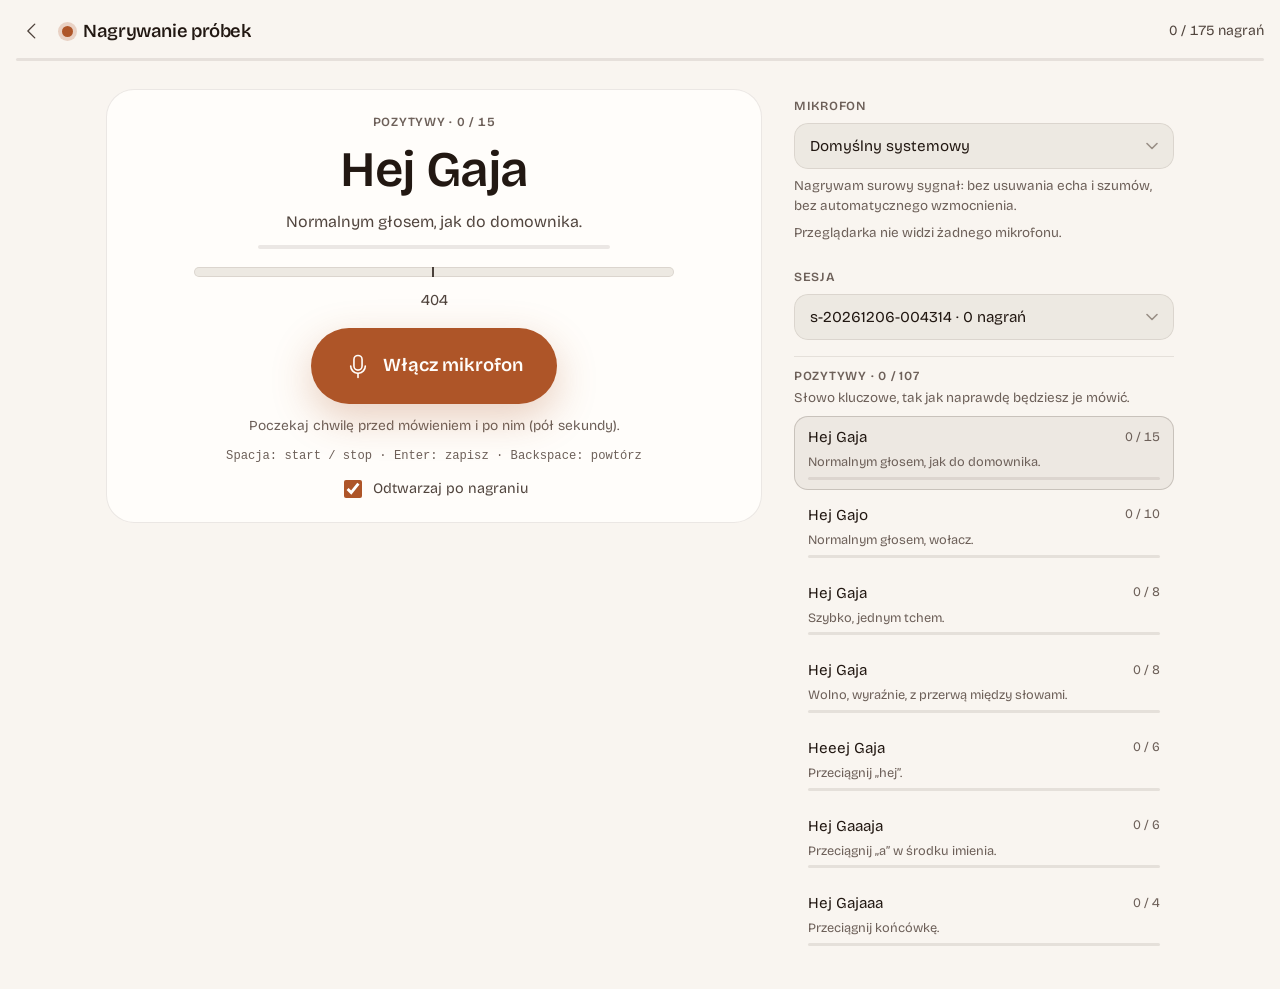
==== web/record.html @ 7e1a247a "Gaja voice adapter: baseline import Realtime Polish-first voice adapter (STT -> local LLM -> TTS) wi" ====
<!doctype html>
<html lang="pl">
<head>
  <meta charset="utf-8">
  <meta name="viewport" content="width=device-width, initial-scale=1, viewport-fit=cover">
  <meta name="color-scheme" content="dark light">
  <meta name="theme-color" content="#14110f" media="(prefers-color-scheme: dark)">
  <meta name="theme-color" content="#f6f2ec" media="(prefers-color-scheme: light)">
  <meta name="robots" content="noindex">
  <title>Gaja — nagrywanie próbek</title>
  <link rel="icon" href="icon.svg" type="image/svg+xml">
  <link rel="preload" href="fonts/bricolage-grotesque-latin.woff2" as="font" type="font/woff2" crossorigin>
  <link rel="stylesheet" href="style.css">
  <script>
    // set the theme before first paint (no flash): the saved choice, else the system's
    try { var th = JSON.parse(localStorage.getItem('gaja.settings') || '{}').theme; if (th === 'light' || th === 'dark') document.documentElement.dataset.theme = th; } catch (e) {}
  </script>
</head>
<body class="rec-page" data-rec="off">
<header class="rec-top">
  <a class="icon-btn small" href="./" id="rec-back" data-i18n-aria="rec.back" data-i18n-title="rec.back" aria-label="Wróć do Gai">
    <svg class="ico rec-back-ico" aria-hidden="true"><use href="icons.svg#i-chevron"/></svg>
  </a>
  <h1 class="brand"><span class="brand-dot" aria-hidden="true"></span><span data-i18n="rec.title">Nagrywanie próbek</span></h1>
  <span class="rec-overall" id="rec-overall" aria-live="polite"></span>
</header>
<div class="rec-overall-bar" aria-hidden="true"><i id="rec-overall-fill"></i></div>

<main class="rec-main">
  <section class="rec-stage" aria-labelledby="stage-say">
    <p class="rec-kicker" id="stage-kicker"></p>
    <h2 class="rec-say" id="stage-say"></h2>
    <p class="rec-how" id="stage-how"></p>

    <div class="rec-prompt-bar" aria-hidden="true"><i id="stage-fill"></i></div>

    <div class="rec-meter" id="meter" role="meter" aria-valuemin="-60" aria-valuemax="0" data-i18n-aria="rec.level" aria-label="Poziom wejścia">
      <i class="rec-meter-fill" id="meter-fill"></i>
      <i class="rec-meter-hold" id="meter-hold"></i>
    </div>
    <canvas class="rec-wave" id="wave" width="640" height="96" hidden></canvas>

    <p class="rec-status" id="rec-status" role="status"></p>
    <p class="rec-warn" id="rec-warn" role="alert" hidden></p>

    <div class="rec-actions">
      <button type="button" class="rec-btn" id="rec-btn">
        <svg class="ico ico-mic" aria-hidden="true"><use href="icons.svg#i-mic"/></svg>
        <svg class="ico ico-rec" aria-hidden="true"><use href="icons.svg#i-record"/></svg>
        <svg class="ico ico-stop" aria-hidden="true"><use href="icons.svg#i-stop"/></svg>
        <span id="rec-btn-label" data-i18n="rec.mic_on">Włącz mikrofon</span>
      </button>
    </div>

    <div class="rec-review" id="rec-review" hidden>
      <button type="button" class="btn" id="rec-redo">
        <svg class="ico" aria-hidden="true"><use href="icons.svg#i-retry"/></svg><span data-i18n="rec.redo">Powtórz</span>
      </button>
      <button type="button" class="btn" id="rec-play" data-i18n-aria="rec.play" aria-label="Odtwórz">
        <svg class="ico" aria-hidden="true"><use href="icons.svg#i-wave"/></svg><span data-i18n="rec.play">Odtwórz</span>
      </button>
      <button type="button" class="btn primary" id="rec-save">
        <svg class="ico" aria-hidden="true"><use href="icons.svg#i-check"/></svg><span data-i18n="rec.save">Zapisz</span>
      </button>
    </div>

    <p class="rec-hint" id="rec-hint" data-i18n="rec.wait"></p>
    <p class="rec-hint rec-keys" data-i18n="rec.keys"></p>

    <div class="rec-aux">
      <label class="rec-check"><input type="checkbox" id="rec-autoplay" checked><span data-i18n="rec.autoplay">Odtwarzaj po nagraniu</span></label>
      <button type="button" class="btn small" id="rec-undo" hidden>
        <svg class="ico" aria-hidden="true"><use href="icons.svg#i-trash"/></svg><span data-i18n="rec.undo">Cofnij ostatni zapis</span>
      </button>
      <button type="button" class="btn small" id="rec-retry" hidden></button>
    </div>
  </section>

  <aside class="rec-side">
    <div class="rec-field">
      <label class="field-label" for="rec-mic" data-i18n="rec.mic">Mikrofon</label>
      <select id="rec-mic" class="select"></select>
      <p class="field-note" data-i18n="rec.mic_raw"></p>
      <p class="field-note" id="rec-mic-note"></p>
    </div>
    <div class="rec-field">
      <label class="field-label" for="rec-session" data-i18n="rec.session">Sesja</label>
      <select id="rec-session" class="select"></select>
    </div>
    <nav class="rec-list" id="rec-list" data-i18n-aria="rec.sections" aria-label="Lista nagrań"></nav>
    <a class="btn small rec-export" id="rec-export" href="/api/wakeword/export.zip" download data-i18n="rec.export">Pobierz archiwum (.zip)</a>
  </aside>
</main>

<div class="toast info" id="toast" role="status" hidden></div>

<script type="module" src="record.js"></script>
</body>
</html>
---- web/style.css ----
/* Gaja - a voice-first companion.
   One living element (the orb), a calm transcript, one primary control.
   OKLCH tokens, dark + light (system by default, `data-theme` overrides).
   Shape system: pills for anything you touch, 28px sheets, 22px cards, 20px bubbles. */

@font-face {
  font-family: 'Bricolage Grotesque';
  src: url('fonts/bricolage-grotesque-latin-ext.woff2') format('woff2');
  font-weight: 200 800;
  font-display: swap;
  unicode-range: U+0100-02BA, U+02BD-02C5, U+02C7-02CC, U+02CE-02D7, U+02DD-02FF, U+0304, U+0308, U+0329,
    U+1D00-1DBF, U+1E00-1E9F, U+1EF2-1EFF, U+2020, U+20A0-20AB, U+20AD-20C0, U+2113, U+2C60-2C7F, U+A720-A7FF;
}
@font-face {
  font-family: 'Bricolage Grotesque';
  src: url('fonts/bricolage-grotesque-latin.woff2') format('woff2');
  font-weight: 200 800;
  font-display: swap;
  unicode-range: U+0000-00FF, U+0131, U+0152-0153, U+02BB-02BC, U+02C6, U+02DA, U+02DC, U+0304, U+0308, U+0329,
    U+2000-206F, U+20AC, U+2122, U+2191, U+2193, U+2212, U+2215, U+FEFF, U+FFFD;
}

/* ------------------------------------------------------------------------------- tokens */

:root {
  color-scheme: dark;

  --bg: oklch(0.155 0.011 55);
  --bg-raised: oklch(0.21 0.013 55);
  --bg-raised-2: oklch(0.255 0.015 55);
  --bg-sunk: oklch(0.125 0.01 55);
  --line: oklch(1 0 0 / 0.085);
  --line-strong: oklch(1 0 0 / 0.17);
  --veil: oklch(1 0 0 / 0.06);          /* hover / pressed wash */
  --text: oklch(0.955 0.01 78);
  --text-2: oklch(0.79 0.012 70);
  --text-3: oklch(0.66 0.012 65);
  --ink: oklch(0.18 0.015 55);          /* text on accent fills */
  --shadow: oklch(0.05 0.01 55 / 0.55);
  --scrim: oklch(0.06 0.01 55 / 0.55);

  --accent: oklch(0.8 0.1 55);          /* the orb pushes its live colour here (app.js) */
  --hermes: oklch(0.84 0.09 195);
  --danger: oklch(0.74 0.14 25);
  --warn: oklch(0.82 0.12 80);

  --bubble-you: color-mix(in oklch, var(--accent) 17%, var(--bg-raised));
  --bubble-gaja: var(--bg-raised);
  --seg-on-bg: oklch(0.94 0.012 78);
  --seg-on-fg: oklch(0.18 0.015 55);

  --emo-l: 0.8;
  --emo-c: 0.13;

  --font: 'Bricolage Grotesque', ui-sans-serif, system-ui, -apple-system, 'Segoe UI', Roboto, sans-serif;
  --mono: ui-monospace, 'SF Mono', 'JetBrains Mono', Menlo, Consolas, monospace;

  --ease: cubic-bezier(0.22, 1, 0.36, 1);
  --ease-in-out: cubic-bezier(0.65, 0, 0.35, 1);

  --safe-t: env(safe-area-inset-top, 0px);
  --safe-r: env(safe-area-inset-right, 0px);
  --safe-b: env(safe-area-inset-bottom, 0px);
  --safe-l: env(safe-area-inset-left, 0px);

  --chat-w: clamp(320px, 34vw, 480px);
}

:root[data-theme='light'] {
  color-scheme: light;
  --bg: oklch(0.972 0.008 80);
  --bg-raised: oklch(0.995 0.004 80);
  --bg-raised-2: oklch(0.945 0.01 80);
  --bg-sunk: oklch(0.935 0.01 80);
  --line: oklch(0.3 0.03 55 / 0.1);
  --line-strong: oklch(0.3 0.03 55 / 0.2);
  --veil: oklch(0.3 0.03 55 / 0.06);
  --text: oklch(0.22 0.02 55);
  --text-2: oklch(0.4 0.02 55);
  --text-3: oklch(0.5 0.02 55);
  --ink: oklch(0.995 0.004 80);
  --shadow: oklch(0.3 0.04 55 / 0.2);
  --scrim: oklch(0.25 0.03 55 / 0.35);
  --accent: oklch(0.55 0.13 45);
  --hermes: oklch(0.5 0.09 205);
  --danger: oklch(0.5 0.18 25);
  --warn: oklch(0.52 0.12 70);
  --bubble-you: color-mix(in oklch, var(--accent) 13%, var(--bg-raised));
  --seg-on-bg: oklch(0.24 0.02 55);
  --seg-on-fg: oklch(0.985 0.005 80);
  --emo-l: 0.6;
  --emo-c: 0.15;
}
@media (prefers-color-scheme: light) {
  :root:not([data-theme]) {
    color-scheme: light;
    --bg: oklch(0.972 0.008 80);
    --bg-raised: oklch(0.995 0.004 80);
    --bg-raised-2: oklch(0.945 0.01 80);
    --bg-sunk: oklch(0.935 0.01 80);
    --line: oklch(0.3 0.03 55 / 0.1);
    --line-strong: oklch(0.3 0.03 55 / 0.2);
    --veil: oklch(0.3 0.03 55 / 0.06);
    --text: oklch(0.22 0.02 55);
    --text-2: oklch(0.4 0.02 55);
    --text-3: oklch(0.5 0.02 55);
    --ink: oklch(0.995 0.004 80);
    --shadow: oklch(0.3 0.04 55 / 0.2);
    --scrim: oklch(0.25 0.03 55 / 0.35);
    --accent: oklch(0.55 0.13 45);
    --hermes: oklch(0.5 0.09 205);
    --danger: oklch(0.5 0.18 25);
    --bubble-you: color-mix(in oklch, var(--accent) 13%, var(--bg-raised));
    --seg-on-bg: oklch(0.24 0.02 55);
    --seg-on-fg: oklch(0.985 0.005 80);
    --emo-l: 0.6;
    --emo-c: 0.15;
  }
}

/* ------------------------------------------------------------------------------- base */

*, *::before, *::after { box-sizing: border-box; }
[hidden] { display: none !important; }

html, body { height: 100%; margin: 0; }
body {
  font-family: var(--font);
  font-size: 16px;
  line-height: 1.45;
  color: var(--text);
  background: var(--bg);
  -webkit-font-smoothing: antialiased;
  -moz-osx-font-smoothing: grayscale;
  text-rendering: optimizeLegibility;
  overflow: hidden;
  overscroll-behavior: none;
  -webkit-tap-highlight-color: transparent;
  touch-action: manipulation;
  -webkit-text-size-adjust: 100%;
}

button { font: inherit; color: inherit; background: none; border: 0; padding: 0; cursor: pointer; }
input { font: inherit; color: inherit; }
h1, h2, h3, p, ol { margin: 0; }
ol { padding: 0; list-style: none; }

.sr-only {
  position: absolute; width: 1px; height: 1px; margin: -1px; padding: 0; overflow: hidden;
  clip: rect(0 0 0 0); white-space: nowrap; border: 0;
}

:focus-visible { outline: 2px solid var(--accent); outline-offset: 3px; border-radius: 12px; }

.ico { width: 22px; height: 22px; flex: none; fill: currentColor; }

/* ------------------------------------------------------------------------------- shell */

.app {
  position: relative;
  display: grid;
  grid-template-rows: auto auto minmax(0, 1fr);
  height: var(--app-h, 100dvh);
  padding-left: var(--safe-l);
  padding-right: var(--safe-r);
  isolation: isolate;
  overflow: clip; /* the orb's glow is wider than the screen: it must not stretch the page (mobile browsers widen the layout viewport) */
}
.app > .top { grid-row: 1; }
.app > .metrics { grid-row: 2; }
.app > .body { grid-row: 3; }

/* atmosphere: a very soft wash of the live accent behind the orb */
.app::before {
  content: '';
  position: absolute;
  inset: 0;
  z-index: -1;
  background:
    radial-gradient(60% 40% at 50% 22%, color-mix(in oklch, var(--accent) 12%, transparent), transparent 70%),
    radial-gradient(90% 50% at 50% 112%, color-mix(in oklch, var(--accent) 6%, transparent), transparent 70%);
  pointer-events: none;
}

.body {
  display: grid;
  min-height: 0;
  grid-template-columns: minmax(0, 1fr);
  grid-template-rows: 1fr 0fr auto;
  grid-template-areas: 'stage' 'chat' 'dock';
  transition: grid-template-rows 600ms var(--ease);
}
body[data-empty='false'] .body { grid-template-rows: minmax(120px, 7fr) minmax(0, 9fr) auto; }
body[data-empty='false'][data-fill='mid'] .body { grid-template-rows: minmax(120px, 6fr) minmax(0, 10fr) auto; }
body[data-empty='false'][data-fill='high'] .body { grid-template-rows: minmax(120px, 5fr) minmax(0, 11fr) auto; }
.stage { grid-area: stage; }
.chat { grid-area: chat; }
.dock { grid-area: dock; }

/* ------------------------------------------------------------------------------- top bar */

.top {
  display: flex;
  align-items: center;
  justify-content: space-between;
  gap: 12px;
  padding: calc(var(--safe-t) + 8px) 12px 2px 22px;
  min-height: 58px;
}
.brand {
  display: flex;
  align-items: center;
  gap: 10px;
  font-size: 1.3rem;
  font-weight: 560;
  letter-spacing: -0.02em;
  color: var(--text);
}
.brand-dot {
  width: 11px; height: 11px;
  border-radius: 50%;
  background: var(--accent);
  box-shadow: 0 0 0 4px color-mix(in oklch, var(--accent) 22%, transparent);
  transition: background-color 400ms var(--ease);
}
body[data-state='offline'] .brand-dot { background: var(--text-3); box-shadow: none; }

.conn {
  display: flex;
  align-items: center;
  gap: 9px;
  min-height: 36px;
  min-width: 0;
  margin-left: auto;
  padding: 0 14px;
  border-radius: 999px;
  background: var(--veil);
  box-shadow: inset 0 0 0 1px var(--line);
  color: var(--text-2);
  font-size: 0.875rem;
  white-space: nowrap;
  animation: fade-in 400ms var(--ease) both;
}
.sttnote {
  display: flex;
  align-items: center;
  gap: 8px;
  min-height: 32px;
  min-width: 0;
  margin-left: auto;
  padding: 0 12px;
  border-radius: 999px;
  background: color-mix(in oklch, var(--warn) 12%, transparent);
  box-shadow: inset 0 0 0 1px color-mix(in oklch, var(--warn) 34%, transparent);
  color: var(--warn);
  font-size: 0.82rem;
  white-space: nowrap;
  animation: fade-in 400ms var(--ease) both;
}
.sttnote[hidden] { display: none; }
.sttnote ~ .conn { margin-left: 0; }
.sttnote-dot { width: 7px; height: 7px; border-radius: 50%; background: var(--warn); flex: none; }

.conn[data-kind='open'] .conn-dot { background: oklch(0.72 0.15 150); animation: none; }
.conn-dot {
  width: 7px; height: 7px; border-radius: 50%;
  background: var(--text-3);
  animation: soft-pulse 2.4s var(--ease-in-out) infinite;
}
.conn-retry {
  padding: 0 4px;
  min-height: 32px;
  color: var(--accent);
  font-weight: 600;
  text-decoration: underline;
  text-underline-offset: 3px;
  text-decoration-thickness: 1px;
}

.icon-btn {
  position: relative;
  display: grid;
  place-items: center;
  width: 52px; height: 52px;
  border-radius: 50%;
  color: var(--text-2);
  transition-property: background-color, color, scale;
  transition-duration: 180ms;
  transition-timing-function: var(--ease);
}
.icon-btn::after { content: ''; position: absolute; inset: -4px; } /* 60px hit area */
.icon-btn.small { width: 44px; height: 44px; }
.icon-btn[aria-pressed='true'], .icon-btn[aria-expanded='true'] { color: var(--accent); background: var(--veil); }
.icon-btn:active { scale: 0.94; }
@media (hover: hover) {
  .icon-btn:hover { background: var(--veil); color: var(--text); }
}

/* ------------------------------------------------------------------------------- metrics */

.metrics {
  display: flex;
  gap: 8px;
  padding: 6px 16px 8px 22px;
  overflow-x: auto;
  scrollbar-width: none;
  font-family: var(--mono);
  font-size: 11.5px;
  color: var(--text-3);
  white-space: nowrap;
  font-variant-numeric: tabular-nums;
}
.metrics::-webkit-scrollbar { display: none; }
.metrics .m {
  display: inline-flex;
  align-items: baseline;
  gap: 6px;
  padding: 4px 10px;
  border-radius: 999px;
  background: var(--veil);
  box-shadow: inset 0 0 0 1px var(--line);
}
.metrics .m b { font-weight: 600; color: var(--text); }
.metrics .m.bad b { color: var(--danger); }
.metrics .m em { font-style: normal; opacity: 0.8; }
.metrics .wait { padding: 4px 0; }

/* ------------------------------------------------------------------------------- stage */

.stage {
  position: relative;
  display: flex;
  flex-direction: column;
  align-items: center;
  min-height: 0;
  min-width: 0;
}

.orb-wrap {
  position: relative;
  flex: 1 1 0;
  width: 100%;
  min-height: 0;
  container-type: size;
}
#orb {
  position: absolute;
  left: 50%; top: 50%;
  translate: -50% -50%;
  width: min(122cqw, 146cqh, 900px);
  height: min(122cqw, 146cqh, 900px);
  pointer-events: none;
}
.orb-hit {
  position: absolute;
  left: 50%; top: 50%;
  translate: -50% -50%;
  width: min(66cqw, 94cqh);
  aspect-ratio: 1;
  border-radius: 50%;
  cursor: default;
}
body[data-state='speaking'] .orb-hit, body[data-interrupt='true'] .orb-hit { cursor: pointer; }

.status {
  display: flex;
  align-items: center;
  justify-content: center;
  gap: 10px;
  min-height: 30px;
  padding: 0 20px 4px;
  font-size: 1.02rem;
  font-weight: 500;
  letter-spacing: -0.005em;
  color: var(--text-2);
  text-align: center;
}
.status-dot {
  width: 8px; height: 8px;
  border-radius: 50%;
  background: var(--accent);
  flex: none;
  transition: background-color 300ms var(--ease);
}
body[data-state='idle'] .status-dot, body[data-state='offline'] .status-dot { background: var(--text-3); }
body[data-state='speaking'] .status-text, body[data-state='user'] .status-text { color: var(--text); }
body[data-state='thinking'] .status-dot, body[data-state='user'] .status-dot, body[data-state='speaking'] .status-dot { animation: soft-pulse 1.6s var(--ease-in-out) infinite; }
body[data-state='error'] .status-dot { background: var(--danger); }
body[data-state='error'] .status-text { color: var(--danger); }
.status-text { transition: color 300ms var(--ease), opacity 200ms var(--ease); }
.status-text[data-swap='true'] { opacity: 0; }
.status[data-emo] .status-dot { background: oklch(var(--emo-l) var(--emo-c) var(--emo-h, 55)); }

.empty {
  flex: none;
  width: 100%;
  max-width: 40rem;
  padding: 6px 24px 14px;
  text-align: center;
  animation: fade-in 900ms var(--ease) 250ms both;
}
body[data-empty='false'] .empty { display: none; }
body[data-notice]:not([data-notice='']) .empty-sub, body[data-notice]:not([data-notice='']) .suggest { display: none; } /* a notice needs the room */
.empty-title { font-size: clamp(1.9rem, 1.3rem + 2.6vw, 2.9rem); font-weight: 380; letter-spacing: -0.022em; line-height: 1.1; text-wrap: balance; }
.empty-sub { margin: 8px auto 0; max-width: 26rem; font-size: clamp(1rem, 0.95rem + 0.5vw, 1.2rem); color: var(--text-2); text-wrap: balance; }
.suggest { display: flex; flex-wrap: wrap; justify-content: center; gap: 8px; margin-top: 18px; }
.suggest button {
  min-height: 40px;
  padding: 0 16px;
  border-radius: 999px;
  background: var(--bg-raised);
  box-shadow: inset 0 0 0 1px var(--line);
  color: var(--text-2);
  font-size: 0.92rem;
  font-weight: 500;
  transition-property: background-color, color, scale;
  transition-duration: 160ms;
  transition-timing-function: var(--ease);
}
.suggest button:active { scale: 0.96; }
@media (hover: hover) { .suggest button:hover { color: var(--text); background: var(--bg-raised-2); } }

/* ------------------------------------------------------------------------------- chat */

.chat {
  display: flex;
  flex-direction: column;
  min-height: 0;
  min-width: 0;
  overflow: hidden;
  transition: opacity 400ms var(--ease) 100ms, visibility 0s;
}
body[data-empty='true'] .chat { opacity: 0; visibility: hidden; transition: opacity 200ms var(--ease), visibility 0s linear 400ms; }
.chat-head { display: none; align-items: center; justify-content: space-between; padding: 14px 12px 6px 26px; }
.chat-head h2 { font-size: 0.82rem; font-weight: 600; letter-spacing: 0.06em; text-transform: uppercase; color: var(--text-3); }

.chat-scroll {
  flex: 1;
  min-height: 0;
  overflow-y: auto;
  overscroll-behavior: contain;
  scrollbar-width: thin;
  scrollbar-color: var(--line-strong) transparent;
  -webkit-overflow-scrolling: touch;
  mask-image: linear-gradient(to bottom, transparent 0, #000 22px, #000 calc(100% - 10px), transparent);
}
.log { display: flex; flex-direction: column; gap: 12px; padding: 14px 16px 14px; min-height: 100%; justify-content: flex-end; }
.log:empty::before {
  content: attr(data-empty-text);
  margin: auto;
  padding: 24px;
  color: var(--text-3);
  font-size: 0.95rem;
  text-align: center;
}
.log:empty { justify-content: center; }

.msg { display: flex; flex-direction: column; max-width: 100%; animation: rise-in 380ms var(--ease) both; }
.msg.you { align-items: flex-end; }
.msg.gaja { align-items: flex-start; }
.msg-meta {
  display: flex; align-items: baseline; gap: 8px;
  margin: 0 8px 4px;
  font-size: 0.72rem;
  color: var(--text-3);
  font-variant-numeric: tabular-nums;
}
.msg .who { font-weight: 600; letter-spacing: 0.02em; }
.msg.gaja .who { color: var(--accent); }
.msg .tag { padding: 0 8px; border-radius: 999px; background: var(--veil); color: var(--text-2); font-size: 0.7rem; }

.bubble {
  max-width: min(92%, 36rem);
  padding: 10px 15px 11px;
  border-radius: 20px;
  font-size: 1.04rem;
  line-height: 1.42;
  text-wrap: pretty;
  overflow-wrap: anywhere;
}
.msg.you .bubble { background: var(--bubble-you); border-bottom-right-radius: 7px; color: var(--text); }
.msg.gaja .bubble { background: var(--bubble-gaja); border-bottom-left-radius: 7px; box-shadow: inset 0 0 0 1px var(--line); }
.msg.gaja.cut .bubble { opacity: 0.72; }

/* sentences: queued (dim) -> playing (lit, tinted by the emotion) -> done */
.sent {
  --emo: var(--accent);
  color: var(--text-2);
  border-radius: 0.4em;
  padding: 0.04em 0.12em;
  margin: 0 -0.12em;
  -webkit-box-decoration-break: clone;
  box-decoration-break: clone;
  transition-property: background-color, color, box-shadow;
  transition-duration: 320ms;
  transition-timing-function: var(--ease);
}
.sent[data-state='playing'] {
  color: var(--text);
  background: color-mix(in oklch, var(--emo) 26%, transparent);
  box-shadow: 0 0 0 0.12em color-mix(in oklch, var(--emo) 26%, transparent);
}
.sent[data-state='done'] { color: var(--text); }
.sent[data-state='cut'] { color: var(--text-3); text-decoration: line-through; text-decoration-color: color-mix(in oklch, var(--text-3) 50%, transparent); }
.sent[data-emo] { --emo: oklch(var(--emo-l) var(--emo-c) var(--emo-h, 55)); }
.sent[data-emo='happy'] { --emo-h: 88; }
.sent[data-emo='excited'] { --emo-h: 45; }
.sent[data-emo='calm'] { --emo-h: 225; }
.sent[data-emo='sad'] { --emo-h: 268; }
.sent[data-emo='serious'] { --emo-h: 305; }
.sent[data-emo='laugh'] { --emo-h: 68; }
.sent[data-emo='sigh'] { --emo-h: 250; }
.sent[data-emo='fast'] { --emo-h: 20; }
.sent[data-emo='slow'] { --emo-h: 195; }
.sent[data-emo='neutral'] { --emo: var(--accent); }
.emo-dot { display: inline-block; width: 0.42em; height: 0.42em; margin-right: 0.38em; border-radius: 50%; background: var(--emo); vertical-align: 0.1em; }
.style-badge { display: none; margin-left: 6px; font-family: var(--mono); font-size: 0.68em; color: var(--text-3); white-space: nowrap; }
body[data-style-badges='on'] .style-badge { display: inline; }

.tail { color: var(--text-3); }
.tail.plain { color: var(--text); }
.tail.streaming::after {
  content: '';
  display: inline-block;
  width: 2px; height: 1em;
  margin-left: 3px;
  vertical-align: -0.12em;
  border-radius: 1px;
  background: var(--accent);
  animation: caret 1s steps(1) infinite;
}
.tail:empty { display: none; }

/* the user is talking: a live equaliser bubble */
.msg.you.ghost .bubble {
  display: flex; align-items: center; gap: 10px;
  background: transparent;
  box-shadow: inset 0 0 0 1px color-mix(in oklch, var(--accent) 45%, transparent);
  color: var(--text-2);
}
.eq { display: inline-flex; align-items: center; gap: 3px; height: 20px; }
.eq i {
  display: block; width: 3px; height: 20px; border-radius: 2px;
  background: var(--accent);
  transform-origin: 50% 50%;
  scale: 1 min(1, calc(0.22 + var(--mic-lvl, 0) * var(--k, 1)));
  transition: scale 90ms linear;
}
.eq i:nth-child(1) { --k: 1.1; } .eq i:nth-child(2) { --k: 1.7; } .eq i:nth-child(3) { --k: 2.3; }
.eq i:nth-child(4) { --k: 1.5; } .eq i:nth-child(5) { --k: 0.9; }
.msg.you.ghost.busy .eq i { animation: eq 900ms var(--ease-in-out) infinite; scale: 1 0.4; transition: none; }
.msg.you.ghost.busy .eq i:nth-child(2) { animation-delay: 120ms; } .msg.you.ghost.busy .eq i:nth-child(3) { animation-delay: 240ms; }
.msg.you.ghost.busy .eq i:nth-child(4) { animation-delay: 360ms; } .msg.you.ghost.busy .eq i:nth-child(5) { animation-delay: 480ms; }

.msg.note { align-items: center; }
.note-body {
  max-width: 92%;
  padding: 6px 14px;
  border-radius: 16px;
  background: var(--veil);
  font-size: 0.86rem;
  color: var(--text-2);
  text-align: center;
  text-wrap: balance;
}
.msg.note.hermes .note-body { color: var(--hermes); background: color-mix(in oklch, var(--hermes) 10%, transparent); }
.msg.note.tool { margin-block: -2px; }
.tool-chip {
  display: inline-flex; align-items: center; gap: 7px;
  max-width: 92%;
  padding: 4px 12px 4px 10px;
  border-radius: 999px;
  background: var(--veil);
  box-shadow: inset 0 0 0 1px var(--line);
  font-size: 0.82rem;
  color: var(--text-2);
}
.tool-chip > span:last-child { min-width: 0; overflow: hidden; text-overflow: ellipsis; white-space: nowrap; }
.tool-glyph { font-size: 0.95em; line-height: 1; }
.tool-chip.fail { color: var(--danger); box-shadow: inset 0 0 0 1px color-mix(in oklch, var(--danger) 35%, transparent); }
.msg.note.error .note-body { color: var(--danger); background: color-mix(in oklch, var(--danger) 10%, transparent); }

/* ------------------------------------------------------------------------------- dock */

.dock {
  position: relative;
  display: flex;
  flex-direction: column;
  align-items: center;
  gap: 10px;
  min-width: 0;
  padding: 6px 16px max(18px, calc(var(--safe-b) + 6px));
}

.notice {
  width: min(34rem, 100%);
  padding: 18px 18px 16px;
  border-radius: 22px;
  background: var(--bg-raised);
  box-shadow: inset 0 0 0 1px var(--line), 0 20px 50px var(--shadow);
  animation: rise-in 500ms var(--ease) both;
}
.notice h3 { margin: 0 0 6px; font-size: 1.12rem; font-weight: 600; letter-spacing: -0.01em; }
.notice p { color: var(--text-2); font-size: 0.93rem; text-wrap: pretty; }
.notice p + code, .notice code + p { margin-top: 10px; }
.notice code {
  display: block;
  margin-top: 12px;
  padding: 11px 14px;
  border-radius: 14px;
  background: var(--bg-sunk);
  box-shadow: inset 0 0 0 1px var(--line);
  font-family: var(--mono);
  font-size: 12px;
  line-height: 1.5;
  color: var(--text);
  white-space: pre-wrap;
  overflow-wrap: anywhere;
  user-select: all;
}
.notice .actions { display: flex; flex-wrap: wrap; gap: 8px; margin-top: 14px; }

.btn {
  display: inline-flex; align-items: center; justify-content: center; gap: 8px;
  min-height: 44px; padding: 0 18px;
  border-radius: 999px;
  background: var(--veil);
  box-shadow: inset 0 0 0 1px var(--line);
  color: var(--text);
  font-weight: 500;
  font-size: 0.95rem;
  transition-property: background-color, scale;
  transition-duration: 160ms;
  transition-timing-function: var(--ease);
}
.btn.small { min-height: 38px; padding: 0 16px; font-size: 0.88rem; }
.btn.primary { background: var(--accent); color: var(--ink); box-shadow: none; font-weight: 600; }
.btn:active { scale: 0.96; }
@media (hover: hover) { .btn:hover { background: var(--line); } .btn.primary:hover { background: color-mix(in oklch, var(--accent), white 10%); } }

/* Hermes cards */
.hermes { display: flex; flex-direction: column; gap: 8px; width: min(36rem, 100%); }
.hcard {
  position: relative;
  border-radius: 22px;
  background: color-mix(in oklch, var(--hermes) 9%, var(--bg-raised));
  box-shadow: inset 0 0 0 1px color-mix(in oklch, var(--hermes) 30%, transparent), 0 12px 32px var(--shadow);
  overflow: hidden;
  animation: rise-in 420ms var(--ease) both;
}
.hcard[data-state='error'] { background: color-mix(in oklch, var(--danger) 9%, var(--bg-raised)); box-shadow: inset 0 0 0 1px color-mix(in oklch, var(--danger) 38%, transparent), 0 12px 32px var(--shadow); }
.hrow { display: flex; align-items: center; }
.hcard-head { display: flex; align-items: center; gap: 12px; flex: 1; min-width: 0; min-height: 58px; padding: 10px 14px 10px 16px; text-align: left; }
.hcancel {
  display: inline-flex; align-items: center; gap: 6px; flex: none;
  min-height: 40px; margin-right: 4px; padding: 0 14px 0 12px;
  border-radius: 999px;
  background: var(--veil);
  box-shadow: inset 0 0 0 1px var(--line-strong);
  color: var(--text);
  font-size: 0.86rem; font-weight: 600;
  transition: background-color 180ms var(--ease), scale 90ms linear, opacity 180ms;
}
.hcancel[hidden] { display: none; }
.hcancel .ico { width: 14px; height: 14px; color: var(--danger); }
.hcancel:active { scale: 0.96; }
.hcancel:disabled { opacity: 0.55; cursor: default; }
@media (hover: hover) { .hcancel:not(:disabled):hover { background: var(--line); } }
@media (max-width: 440px) { .hcancel { padding: 0; width: 40px; justify-content: center; } .hcancel-text { display: none; } .hcard-head { gap: 10px; padding-right: 8px; } }
.hcard[data-state='cancelled'] .hglyph { color: var(--text-3); }
li[data-kind='cancelled'] .sdot { background: var(--text-3); }
.hglyph { display: grid; place-items: center; width: 26px; height: 26px; flex: none; color: var(--hermes); }
.hcard[data-state='error'] .hglyph { color: var(--danger); }
.hglyph .ico { width: 22px; height: 22px; }
.htext { flex: 1; min-width: 0; display: flex; flex-direction: column; }
.htitle { font-size: 0.96rem; font-weight: 600; letter-spacing: -0.005em; }
.hsub { font-size: 0.86rem; color: var(--text-2); white-space: nowrap; overflow: hidden; text-overflow: ellipsis; }
.helapsed { font-size: 0.85rem; color: var(--text-2); font-variant-numeric: tabular-nums; white-space: nowrap; }
.hchev { display: grid; place-items: center; color: var(--text-3); transition: rotate 320ms var(--ease); }
.hchev .ico { width: 18px; height: 18px; }
.hcard[data-open='true'] .hchev { rotate: 180deg; }
.hbar { height: 2px; overflow: hidden; }
.hbar i { display: block; width: 38%; height: 100%; background: var(--hermes); border-radius: 2px; animation: slide 1.5s var(--ease-in-out) infinite; }
.hcard:not([data-state='working']) .hbar { visibility: hidden; }

.hbody { display: grid; grid-template-rows: 0fr; transition: grid-template-rows 360ms var(--ease); }
.hcard[data-open='true'] .hbody { grid-template-rows: 1fr; }
.hbody-inner { min-height: 0; overflow: hidden; padding: 0 16px; }
.hcard[data-open='true'] .hbody-inner { padding-bottom: 12px; }
.htask { margin-top: 2px; padding-top: 10px; border-top: 1px solid var(--line); font-size: 1.02rem; font-weight: 500; text-wrap: balance; }
.hsteps { display: flex; flex-direction: column; gap: 10px; margin-top: 12px; max-height: min(26dvh, 14rem); overflow-y: auto; overscroll-behavior: contain; }
.hsteps li { position: relative; display: grid; grid-template-columns: 14px 1fr auto; gap: 10px; align-items: start; font-size: 0.9rem; }
.hsteps li:not(:last-child)::before { content: ''; position: absolute; left: 3.5px; top: 14px; bottom: -12px; width: 1px; background: var(--line-strong); }
.sdot { width: 8px; height: 8px; margin-top: 6px; border-radius: 50%; background: var(--hermes); }
li[data-kind='done'] .sdot { background: oklch(0.72 0.15 150); }
li[data-kind='error'] .sdot { background: var(--danger); }
li[data-kind='live'] .sdot { animation: soft-pulse 1.4s var(--ease-in-out) infinite; }
li[data-kind='live'] { color: var(--text-3); }
.scol b { display: block; font-size: 0.78rem; font-weight: 600; letter-spacing: 0.04em; text-transform: uppercase; color: var(--text-3); }
.scol p { margin-top: 1px; color: var(--text); text-wrap: pretty; overflow-wrap: anywhere; }
.hsteps time { font-size: 0.78rem; color: var(--text-3); font-variant-numeric: tabular-nums; padding-top: 3px; }
.hfoot { display: flex; justify-content: flex-end; margin-top: 10px; }

.typebar {
  display: none;
  align-items: center;
  gap: 4px;
  width: min(36rem, 100%);
  padding: 4px 4px 4px 22px;
  border-radius: 999px;
  background: var(--bg-raised);
  box-shadow: inset 0 0 0 1px var(--line);
  transition: box-shadow 180ms var(--ease);
}
body[data-input='open'] .typebar { display: flex; animation: rise-in 360ms var(--ease) both; }
.typebar:focus-within { box-shadow: inset 0 0 0 1.5px var(--accent); }
.typebar input {
  flex: 1;
  min-width: 0;
  height: 48px;
  background: none;
  border: 0;
  outline: 0;
  font-size: 16px; /* >= 16px keeps iOS Safari from zooming the page on focus */
  color: var(--text);
}
.typebar input::placeholder { color: var(--text-3); }
.typebar .send { color: var(--ink); background: var(--accent); width: 48px; height: 48px; }
.typebar .send:disabled { background: var(--veil); color: var(--text-3); cursor: default; }
.typebar .send:active:not(:disabled) { scale: 0.92; }

.controls {
  display: grid;
  grid-template-columns: 1fr auto 1fr;
  align-items: center;
  width: min(26rem, 100%);
}
.controls > :first-child { justify-self: end; margin-right: 26px; }
.controls > :last-child { justify-self: start; margin-left: 26px; }

.mic {
  position: relative;
  display: grid;
  place-items: center;
  width: 88px; height: 88px;
  border-radius: 50%;
  color: var(--accent);
  background: radial-gradient(120% 120% at 30% 20%, color-mix(in oklch, var(--accent) 24%, var(--bg-raised-2)), var(--bg-raised));
  box-shadow:
    inset 0 0 0 1px color-mix(in oklch, var(--accent) 34%, transparent),
    0 14px 40px color-mix(in oklch, var(--accent) 18%, transparent);
  transition-property: background, color, box-shadow, scale, opacity;
  transition-duration: 260ms;
  transition-timing-function: var(--ease);
  --lvl: 0;
  touch-action: none;
  user-select: none;
  -webkit-user-select: none;
  -webkit-touch-callout: none;
}
.mic .ico { width: 34px; height: 34px; grid-area: 1 / 1; transition: opacity 180ms var(--ease), scale 220ms var(--ease), filter 220ms var(--ease); }
.mic .ico-stop { opacity: 0; scale: 0.25; filter: blur(4px); }
.mic-ring {
  position: absolute; inset: -9px;
  border-radius: 50%;
  border: 1.5px solid var(--accent);
  opacity: 0;
  scale: calc(1 + var(--lvl) * 0.28);
  transition: opacity 200ms var(--ease);
  pointer-events: none;
}
.mic:active { scale: 0.96; }
.mic.is-on { color: var(--ink); background: var(--accent); box-shadow: 0 14px 44px color-mix(in oklch, var(--accent) 34%, transparent); }
.mic.is-on .mic-ring { opacity: calc(0.25 + var(--lvl) * 0.75); }
.mic.is-held { scale: 1.07; }
.mic.is-interrupt .ico-mic { opacity: 0; scale: 0.25; filter: blur(4px); }
.mic.is-interrupt .ico-stop { opacity: 1; scale: 1; filter: none; }
.mic.is-interrupt {
  color: var(--accent);
  background: color-mix(in oklch, var(--accent) 20%, var(--bg-raised));
  box-shadow: inset 0 0 0 1.5px color-mix(in oklch, var(--accent) 75%, transparent), 0 14px 44px color-mix(in oklch, var(--accent) 26%, transparent);
}
.mic:disabled { opacity: 0.45; cursor: default; }
@media (hover: hover) { .mic:hover:not(.is-on):not(.is-interrupt) { box-shadow: inset 0 0 0 1px color-mix(in oklch, var(--accent) 60%, transparent), 0 14px 40px color-mix(in oklch, var(--accent) 24%, transparent); } }

#btn-mode .ico-ptt, body[data-mode='ptt'] #btn-mode .ico-hf { display: none; }
body[data-mode='ptt'] #btn-mode .ico-ptt { display: block; }

.hint {
  min-height: 1.5em;
  font-size: 0.95rem;
  color: var(--text-2);
  text-align: center;
  transition: opacity 240ms var(--ease);
}
.hint[data-swap='true'] { opacity: 0; }

/* ------------------------------------------------------------------------------- sheets */

.backdrop {
  position: fixed; inset: 0; z-index: 30;
  background: var(--scrim);
  -webkit-backdrop-filter: blur(3px);
  backdrop-filter: blur(3px);
  animation: fade-in 300ms var(--ease) both;
}

.sheet {
  position: fixed;
  z-index: 40;
  left: 0; right: 0; bottom: 0;
  max-height: min(90dvh, 800px);
  padding: 0 20px calc(var(--safe-b) + 14px);
  border-radius: 28px 28px 0 0;
  background: var(--bg-raised);
  box-shadow: inset 0 1px 0 var(--line-strong), 0 -30px 80px var(--shadow);
  display: flex;
  flex-direction: column;
  translate: 0 calc(104% + var(--drag, 0px));
  visibility: hidden;
  transition: translate 420ms var(--ease), visibility 0s linear 420ms;
  will-change: translate;
}
.sheet.is-open { translate: 0 var(--drag, 0px); visibility: visible; transition: translate 420ms var(--ease), visibility 0s; }
.sheet.dragging { transition: none; }
.sheet-scroll { overflow-y: auto; overscroll-behavior: contain; margin: 0 -20px; padding: 0 20px 6px; -webkit-overflow-scrolling: touch; scrollbar-width: thin; scrollbar-color: var(--line-strong) transparent; }

.sheet-grip { display: grid; place-items: center; height: 30px; margin: 0 -20px; cursor: grab; touch-action: none; flex: none; }
.grip-bar { width: 38px; height: 4px; border-radius: 4px; background: var(--line-strong); }
.sheet-head { display: flex; align-items: center; justify-content: space-between; padding: 0 0 6px 4px; flex: none; }
.sheet-head h2 { font-size: 1.3rem; font-weight: 600; letter-spacing: -0.015em; }

.field { padding: 14px 0 12px; display: flex; flex-direction: column; gap: 10px; }
.field + .field { border-top: 1px solid var(--line); }
.field.row { flex-direction: row; align-items: center; justify-content: space-between; gap: 18px; }
.field-text { min-width: 0; }
.field-label { font-size: 0.78rem; font-weight: 600; color: var(--text-3); letter-spacing: 0.06em; text-transform: uppercase; }
.field-title { display: block; font-size: 1rem; font-weight: 500; color: var(--text); }
.field-note { font-size: 0.84rem; color: var(--text-3); text-wrap: pretty; }
.field-note:empty { display: none; }
.field.row .field-note { margin-top: 2px; }

.seg {
  display: grid;
  grid-auto-flow: column;
  grid-auto-columns: 1fr;
  gap: 4px;
  padding: 4px;
  border-radius: 999px;
  background: var(--bg-sunk);
  box-shadow: inset 0 0 0 1px var(--line);
}
.seg label { position: relative; display: block; min-width: 0; }
.seg input { position: absolute; opacity: 0; inset: 0; margin: 0; cursor: pointer; }
.seg span {
  display: grid; place-items: center;
  min-height: 42px; padding: 0 10px;
  border-radius: 999px;
  color: var(--text-2);
  font-size: 0.93rem;
  font-weight: 500;
  white-space: nowrap;
  transition-property: background-color, color;
  transition-duration: 200ms;
  transition-timing-function: var(--ease);
}
.seg input:checked + span { background: var(--seg-on-bg); color: var(--seg-on-fg); }
.seg input:focus-visible + span { outline: 2px solid var(--accent); outline-offset: 2px; }
@media (hover: hover) { .seg input:not(:checked):hover + span { color: var(--text); background: var(--veil); } }

/* voice list (filled from the server's ready / health info) */
.voices { display: flex; flex-direction: column; gap: 6px; }
.vopt { position: relative; display: block; }
.vopt input { position: absolute; opacity: 0; inset: 0; margin: 0; width: 100%; height: 100%; cursor: pointer; z-index: 1; }
.vbox {
  display: grid; grid-template-columns: 1fr auto 20px; align-items: center; gap: 12px;
  min-height: 56px; padding: 8px 16px;
  border-radius: 18px;
  background: var(--bg-sunk);
  box-shadow: inset 0 0 0 1px var(--line);
  transition-property: background-color, box-shadow;
  transition-duration: 200ms;
  transition-timing-function: var(--ease);
}
.vbox b { display: block; font-size: 0.98rem; font-weight: 500; }
.vbox small { display: block; font-size: 0.8rem; color: var(--text-3); }
.vlang { font-size: 0.72rem; font-weight: 600; letter-spacing: 0.06em; color: var(--text-3); padding: 2px 8px; border-radius: 999px; background: var(--veil); }
.vmark { width: 20px; height: 20px; border-radius: 50%; box-shadow: inset 0 0 0 1.5px var(--line-strong); transition: box-shadow 200ms var(--ease), background-color 200ms var(--ease); }
.vopt input:checked + .vbox { background: color-mix(in oklch, var(--accent) 12%, var(--bg-sunk)); box-shadow: inset 0 0 0 1.5px var(--accent); }
.vopt input:checked + .vbox .vmark { background: var(--accent); box-shadow: inset 0 0 0 5px var(--bg-sunk); }
.vopt input:focus-visible + .vbox { outline: 2px solid var(--accent); outline-offset: 2px; }
@media (hover: hover) { .vopt input:not(:checked):hover + .vbox { background: var(--bg-raised-2); } }

.switch { position: relative; width: 56px; height: 34px; flex: none; }
.switch input { position: absolute; inset: 0; opacity: 0; margin: 0; width: 100%; height: 100%; cursor: pointer; z-index: 1; }
.switch-track {
  position: absolute; inset: 0; border-radius: 999px;
  background: var(--bg-sunk); box-shadow: inset 0 0 0 1px var(--line-strong);
  transition: background-color 220ms var(--ease);
}
.switch-track::after {
  content: ''; position: absolute; left: 4px; top: 4px; width: 26px; height: 26px; border-radius: 50%;
  background: var(--text-2);
  transition: translate 260ms var(--ease), background-color 220ms var(--ease);
}
.switch input:checked + .switch-track { background: var(--accent); box-shadow: none; }
.switch input:checked + .switch-track::after { translate: 22px 0; background: var(--ink); }
.switch input:focus-visible + .switch-track { outline: 2px solid var(--accent); outline-offset: 3px; }

.diag { padding: 14px 0 4px; border-top: 1px solid var(--line); display: flex; flex-direction: column; gap: 6px; }
.settings-foot { white-space: pre-line; font-family: var(--mono); font-size: 0.74rem; line-height: 1.6; color: var(--text-3); overflow-wrap: anywhere; }

/* ------------------------------------------------------------------------------- toast */

.toast {
  position: fixed; z-index: 50;
  left: 16px; right: 16px; top: calc(var(--safe-t) + 62px);
  margin-inline: auto;
  width: fit-content;
  max-width: min(30rem, calc(100vw - 32px));
  padding: 12px 20px;
  border-radius: 22px;
  background: var(--bg-raised-2);
  box-shadow: inset 0 0 0 1px color-mix(in oklch, var(--danger) 40%, transparent), 0 16px 40px var(--shadow);
  font-size: 0.92rem;
  color: var(--text);
  text-align: center;
  animation: drop-in 420ms var(--ease) both;
}

.toast.info { box-shadow: inset 0 0 0 1px var(--line-strong), 0 16px 40px var(--shadow); }

/* ------------------------------------------------------------------------------- states */

body[data-state='offline'] .chat, body[data-state='offline'] .status { opacity: 0.55; }
body[data-state='offline'] .mic { opacity: 0.5; }

/* ------------------------------------------------------------------------------- wide screens + landscape phones: stage left, conversation right */

@media (min-width: 900px) and (min-height: 480px), (orientation: landscape) and (max-height: 520px) {
  .body {
    grid-template-columns: minmax(0, 1fr) var(--chat-w);
    grid-template-rows: minmax(0, 1fr) auto;
    grid-template-areas: 'stage chat' 'dock chat';
    transition: none;
  }
  body[data-empty='false'] .body, body[data-fill] .body { grid-template-rows: minmax(0, 1fr) auto !important; }
  body[data-empty='true'] .chat { opacity: 1; visibility: visible; }
  .chat { border-left: 1px solid var(--line); background: color-mix(in oklch, var(--bg-sunk) 55%, var(--bg)); }
  .chat-head { display: flex; }
  .typebar { display: flex; }
  body[data-input='open'] .typebar { animation: none; }
  #btn-keyboard { visibility: hidden; pointer-events: none; }
  .bubble { font-size: 1rem; }
  .status { padding-bottom: 10px; }
}

@media (min-width: 900px) and (min-height: 480px) {
  .dock { padding-bottom: 28px; gap: 12px; }
  .settings { left: 50%; right: auto; bottom: 28px; width: 480px; translate: -50% calc(120% + var(--drag, 0px)); border-radius: 28px; }
  .settings.is-open { translate: -50% 0; }
  .settings .sheet-grip { display: none; }
  .settings .sheet-head { padding-top: 20px; }
  .top { padding-left: 32px; padding-right: 20px; }
}

@media (min-width: 600px) and (max-width: 899px) {
  .settings { left: 50%; right: auto; width: 520px; translate: -50% calc(104% + var(--drag, 0px)); }
  .settings.is-open { translate: -50% var(--drag, 0px); }
  .log { padding-inline: max(16px, calc((100% - 40rem) / 2)); }
}

/* landscape phones: compact dock */
@media (orientation: landscape) and (max-height: 520px) {
  .top { min-height: 46px; padding-top: calc(var(--safe-t) + 2px); }
  .dock { padding-bottom: calc(var(--safe-b) + 8px); gap: 6px; }
  .mic { width: 68px; height: 68px; }
  .mic .ico { width: 28px; height: 28px; }
  .icon-btn { width: 46px; height: 46px; }
  .hint { display: none; }
  .empty-title { font-size: 1.5rem; }
  .empty-sub { font-size: 0.95rem; margin-top: 4px; }
  .suggest { display: none; }
  .settings { left: 50%; right: auto; width: min(520px, 92vw); max-height: 94dvh; translate: -50% calc(104% + var(--drag, 0px)); }
  .settings.is-open { translate: -50% var(--drag, 0px); }
}

@media (max-width: 380px) {
  .controls > :first-child { margin-right: 14px; }
  .controls > :last-child { margin-left: 14px; }
  .conn { padding-inline: 11px; font-size: 0.82rem; }
}

/* ------------------------------------------------------------------------------- motion */

@keyframes fade-in { from { opacity: 0; } }
@keyframes rise-in { from { opacity: 0; translate: 0 10px; } }
@keyframes drop-in { from { opacity: 0; translate: 0 -10px; } }
@keyframes soft-pulse { 50% { opacity: 0.35; } }
@keyframes orbit { to { transform: rotate(360deg); } }
@keyframes caret { 50% { opacity: 0; } }
@keyframes slide { 0% { translate: -100% 0; } 100% { translate: 270% 0; } }
@keyframes eq { 50% { scale: 1 1; } }

/* a tiny satellite going round a tiny orb: this one is real state, so it may move */
.orbit { position: relative; display: block; width: 22px; height: 22px; }
.orbit::before { content: ''; position: absolute; inset: 6px; border-radius: 50%; background: var(--hermes); opacity: 0.55; }
.orbit::after {
  content: ''; position: absolute; left: 50%; top: 0;
  width: 6px; height: 6px; margin-left: -3px;
  border-radius: 50%; background: var(--hermes);
  transform-origin: 50% 11px;
  animation: orbit 1.6s linear infinite;
}

@media (prefers-reduced-motion: reduce) {
  *, *::before, *::after { animation-duration: 0.01ms !important; animation-delay: 0ms !important; animation-iteration-count: 1 !important; transition-duration: 120ms !important; }
  .conn-dot, .orbit::after, .hbar i, .tail.streaming::after { animation: none !important; }
  .hbar i { width: 100%; opacity: 0.5; }
}

/* microphone selector */
.select {
  appearance: none;
  -webkit-appearance: none;
  width: 100%;
  min-height: 46px;
  padding: 0 40px 0 16px;
  border: 0;
  border-radius: 14px;
  background: var(--bg-sunk) url("data:image/svg+xml,%3Csvg xmlns='http://www.w3.org/2000/svg' width='12' height='8' viewBox='0 0 12 8'%3E%3Cpath d='M1 1.5l5 5 5-5' fill='none' stroke='%23998f86' stroke-width='1.6' stroke-linecap='round' stroke-linejoin='round'/%3E%3C/svg%3E") no-repeat right 16px center;
  box-shadow: inset 0 0 0 1px var(--line);
  color: var(--text);
  font: inherit;
  font-size: 0.95rem;
  text-overflow: ellipsis;
  cursor: pointer;
}
.select:focus-visible { outline: 2px solid var(--accent); outline-offset: 2px; }
.select option { background: var(--bg); color: var(--text); }

/* ------------------------------------------------------------------------------- wake-word sample recorder (record.html) */

body.rec-page { height: auto; min-height: 100dvh; overflow-y: auto; overflow-x: hidden; overscroll-behavior: auto; padding-bottom: calc(var(--safe-b) + 32px); }
.rec-top { display: flex; align-items: center; gap: 8px; padding: calc(var(--safe-t) + 8px) calc(var(--safe-r) + 16px) 4px calc(var(--safe-l) + 10px); min-height: 58px; }
.rec-top .brand { font-size: 1.15rem; min-width: 0; }
.rec-back-ico { rotate: 90deg; }
.rec-overall { margin-left: auto; font-size: 0.88rem; color: var(--text-2); font-variant-numeric: tabular-nums; white-space: nowrap; }
.rec-overall-bar, .rec-prompt-bar, .rec-row-bar { display: block; overflow: hidden; border-radius: 3px; background: var(--line); }
.rec-overall-bar { height: 3px; margin: 0 calc(var(--safe-r) + 16px) 0 calc(var(--safe-l) + 16px); }
.rec-overall-bar i, .rec-prompt-bar i, .rec-row-bar b { display: block; height: 100%; background: var(--accent); transform-origin: left; transform: scaleX(0); transition: transform 360ms var(--ease); }

.rec-main { display: grid; gap: 20px; padding: 18px calc(var(--safe-r) + 16px) 0 calc(var(--safe-l) + 16px); max-width: 1100px; margin: 0 auto; }
@media (min-width: 900px) { .rec-main { grid-template-columns: minmax(0, 1fr) 380px; align-items: start; gap: 32px; padding-top: 28px; } .rec-side { position: sticky; top: 16px; max-height: calc(100dvh - 32px); overflow-y: auto; } }

.rec-stage { display: flex; flex-direction: column; align-items: center; gap: 12px; padding: 24px 20px 22px; border-radius: 28px; background: var(--bg-raised); box-shadow: inset 0 0 0 1px var(--line); text-align: center; }
.rec-kicker { font-size: 0.78rem; font-weight: 600; letter-spacing: 0.06em; text-transform: uppercase; color: var(--text-3); font-variant-numeric: tabular-nums; }
.rec-say { font-size: clamp(2rem, 7vw, 3.1rem); font-weight: 600; letter-spacing: -0.025em; line-height: 1.1; text-wrap: balance; }
.rec-say.is-long { font-size: clamp(1.4rem, 4.6vw, 2.1rem); }
.rec-how { max-width: 34rem; color: var(--text-2); text-wrap: pretty; }
.rec-prompt-bar { width: min(22rem, 70%); height: 4px; }

.rec-meter { position: relative; width: min(30rem, 100%); height: 10px; margin-top: 6px; border-radius: 6px; overflow: hidden; background: var(--bg-sunk); box-shadow: inset 0 0 0 1px var(--line); }
.rec-meter-fill { position: absolute; inset: 0; transform-origin: left; transform: scaleX(0); background: var(--accent); transition: background-color 120ms var(--ease); }
.rec-meter[data-zone='clip'] .rec-meter-fill { background: var(--danger); }
.rec-meter[data-zone='low'] .rec-meter-fill { background: var(--text-3); }
.rec-meter-hold { position: absolute; top: 0; bottom: 0; width: 2px; margin-left: -2px; background: var(--text); opacity: 0.8; }
.rec-wave { width: min(30rem, 100%); height: 72px; color: var(--accent); border-radius: 14px; background: var(--bg-sunk); box-shadow: inset 0 0 0 1px var(--line); }

.rec-status { min-height: 1.5em; font-size: 0.95rem; color: var(--text-2); font-variant-numeric: tabular-nums; }
.rec-warn { padding: 8px 16px; border-radius: 14px; background: color-mix(in oklch, var(--warn) 14%, transparent); box-shadow: inset 0 0 0 1px color-mix(in oklch, var(--warn) 40%, transparent); color: var(--warn); font-size: 0.92rem; font-weight: 500; text-wrap: pretty; }

.rec-actions { display: flex; justify-content: center; margin-top: 4px; }
.rec-btn {
  position: relative; display: inline-flex; align-items: center; justify-content: center; gap: 12px;
  min-width: 15rem; min-height: 76px; padding: 0 34px; border-radius: 999px;
  background: var(--accent); color: var(--ink); font-size: 1.15rem; font-weight: 600;
  box-shadow: 0 14px 40px color-mix(in oklch, var(--accent) 28%, transparent);
  transition-property: background-color, scale, box-shadow; transition-duration: 200ms; transition-timing-function: var(--ease);
}
.rec-btn .ico { width: 26px; height: 26px; }
.rec-btn .ico-mic, .rec-btn .ico-rec, .rec-btn .ico-stop { display: none; }
.rec-btn[data-kind='mic'] .ico-mic, .rec-btn[data-kind='rec'] .ico-rec, .rec-btn[data-kind='stop'] .ico-stop { display: block; }
.rec-btn:active { scale: 0.97; }
.rec-btn:disabled { opacity: 0.5; }
.rec-btn[data-kind='stop'] { background: var(--danger); color: var(--ink); box-shadow: 0 14px 44px color-mix(in oklch, var(--danger) 36%, transparent); animation: rec-pulse 1.6s var(--ease-in-out) infinite; }
@keyframes rec-pulse { 50% { box-shadow: 0 14px 44px color-mix(in oklch, var(--danger) 36%, transparent), 0 0 0 10px color-mix(in oklch, var(--danger) 16%, transparent); } }
@media (hover: hover) { .rec-btn:not(:disabled):hover { background: color-mix(in oklch, var(--accent), white 10%); } .rec-btn[data-kind='stop']:hover { background: color-mix(in oklch, var(--danger), white 8%); } }

.rec-review { display: flex; flex-wrap: wrap; justify-content: center; gap: 10px; margin-top: 4px; }
.rec-review .btn { min-height: 56px; padding: 0 26px; font-size: 1.05rem; }
.rec-hint { font-size: 0.86rem; color: var(--text-3); text-wrap: pretty; }
.rec-keys { font-family: var(--mono); font-size: 0.76rem; }
@media (hover: none) { .rec-keys { display: none; } }
.rec-aux { display: flex; flex-wrap: wrap; align-items: center; justify-content: center; gap: 10px 18px; }
.rec-check { display: inline-flex; align-items: center; gap: 8px; font-size: 0.9rem; color: var(--text-2); cursor: pointer; }
.rec-check input { width: 18px; height: 18px; accent-color: var(--accent); }

.rec-side { display: flex; flex-direction: column; gap: 4px; min-width: 0; }
.rec-field { display: flex; flex-direction: column; gap: 8px; padding: 8px 0 12px; }
.rec-field .field-note { overflow-wrap: anywhere; }
.rec-list { display: flex; flex-direction: column; gap: 18px; padding-top: 10px; border-top: 1px solid var(--line); }
.rec-section { display: flex; flex-direction: column; gap: 4px; }
.rec-section .field-note { margin-bottom: 4px; }
.rec-row {
  position: relative; display: grid; grid-template-columns: minmax(0, 1fr) auto; align-items: center; column-gap: 12px; row-gap: 6px;
  padding: 10px 14px; border-radius: 14px; text-align: left; color: var(--text-2); font-size: 0.95rem;
  transition: background-color 160ms var(--ease);
}
.rec-row-say { min-width: 0; overflow-wrap: anywhere; color: var(--text); }
.rec-row-count { font-size: 0.82rem; font-variant-numeric: tabular-nums; color: var(--text-3); }
.rec-row-how { grid-column: 1 / -1; font-size: 0.8rem; color: var(--text-3); line-height: 1.3; }
.rec-row-bar { grid-column: 1 / -1; height: 3px; }
.rec-row.is-done .rec-row-count { color: var(--accent); }
.rec-row.is-current { background: var(--veil); box-shadow: inset 0 0 0 1px var(--line-strong); }
.rec-row:disabled { opacity: 0.6; cursor: default; }
@media (hover: hover) { .rec-row:not(:disabled):hover { background: var(--veil); } }
.rec-export { align-self: flex-start; margin-top: 14px; }
a.btn, a.icon-btn { text-decoration: none; }
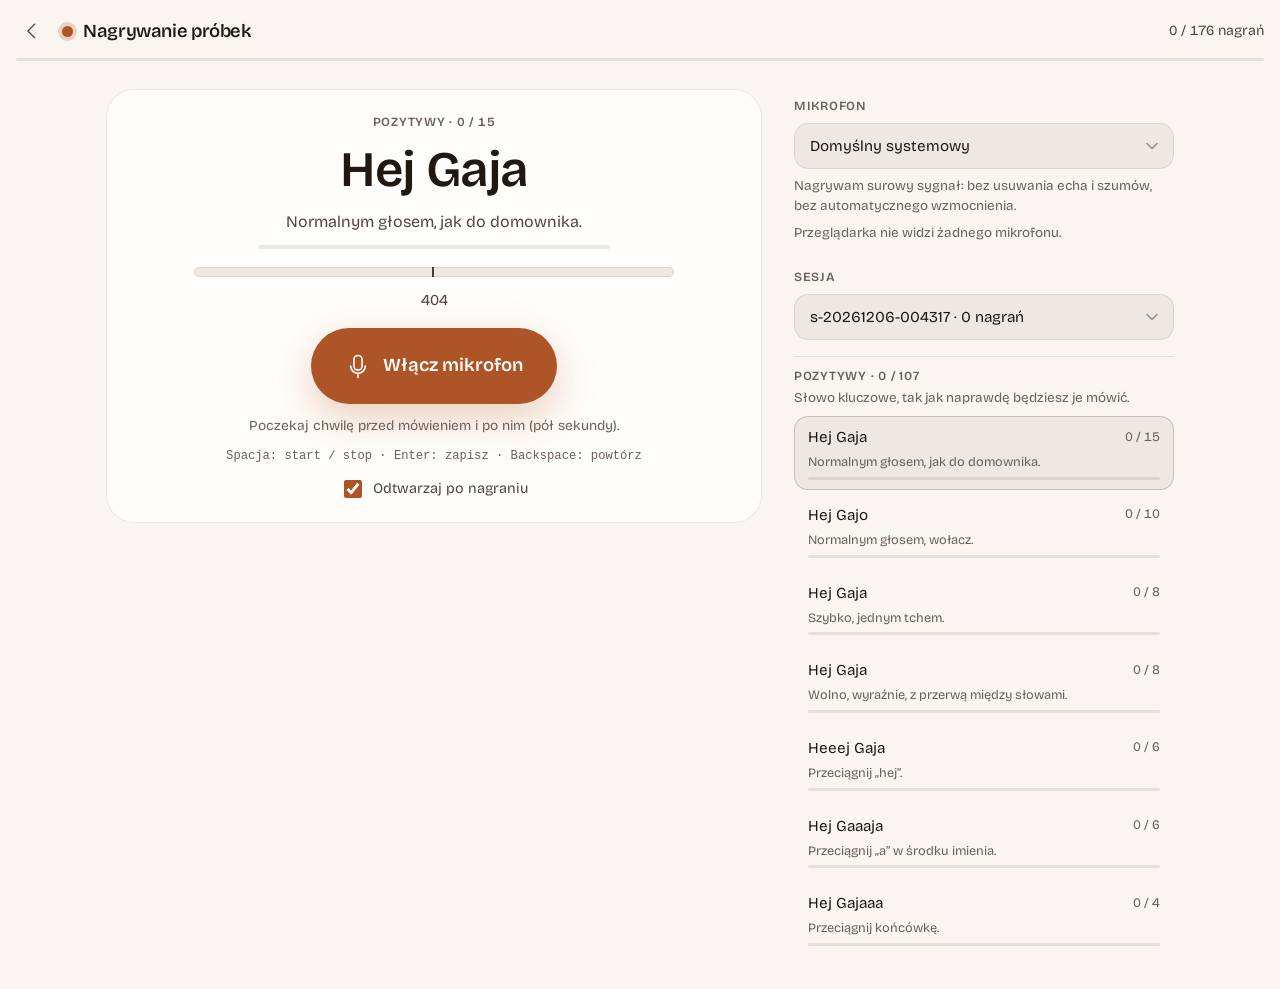
==== commit 282751fd: "recorder: add continuous ambient recording mode (amb_continuous) New ambient prompt "Nagrywanie ciag" ====
--- a/web/record.html
+++ b/web/record.html
@@ -42,6 +42,14 @@
 
     <p class="rec-status" id="rec-status" role="status"></p>
     <p class="rec-warn" id="rec-warn" role="alert" hidden></p>
+
+    <dl class="rec-run" id="rec-run" hidden>
+      <dt data-i18n="rec.run_elapsed">Czas</dt><dd id="run-elapsed"></dd>
+      <dt data-i18n="rec.run_sent">Wysłano</dt><dd id="run-sent"></dd>
+      <dt data-i18n="rec.run_last">Ostatnie wysłanie</dt><dd id="run-last"></dd>
+      <dt data-i18n="rec.run_pending">Oczekuje</dt><dd id="run-pending"></dd>
+      <dt data-i18n="rec.run_mic">Mikrofon</dt><dd id="run-mic"></dd>
+    </dl>
 
     <div class="rec-actions">
       <button type="button" class="rec-btn" id="rec-btn">
--- a/web/style.css
+++ b/web/style.css
@@ -1069,6 +1069,11 @@
 
 .rec-status { min-height: 1.5em; font-size: 0.95rem; color: var(--text-2); font-variant-numeric: tabular-nums; }
 .rec-warn { padding: 8px 16px; border-radius: 14px; background: color-mix(in oklch, var(--warn) 14%, transparent); box-shadow: inset 0 0 0 1px color-mix(in oklch, var(--warn) 40%, transparent); color: var(--warn); font-size: 0.92rem; font-weight: 500; text-wrap: pretty; }
+.rec-run { display: grid; grid-template-columns: auto auto; gap: 4px 16px; justify-content: center; margin: 0; padding: 10px 18px; border-radius: 14px; background: var(--bg-sunk); box-shadow: inset 0 0 0 1px var(--line); font-size: 0.9rem; font-variant-numeric: tabular-nums; text-align: left; }
+.rec-run dt { color: var(--text-3); }
+.rec-run dd { margin: 0; color: var(--text-2); overflow-wrap: anywhere; }
+.rec-run[data-alert='true'] { box-shadow: inset 0 0 0 1px color-mix(in oklch, var(--warn) 50%, transparent); }
+.rec-run[data-alert='true'] dd { color: var(--warn); }
 
 .rec-actions { display: flex; justify-content: center; margin-top: 4px; }
 .rec-btn {
@@ -1117,3 +1122,340 @@
 @media (hover: hover) { .rec-row:not(:disabled):hover { background: var(--veil); } }
 .rec-export { align-self: flex-start; margin-top: 14px; }
 a.btn, a.icon-btn { text-decoration: none; }
+
+/* ------------------------------------------------------------------------------- history drawer & extended settings */
+
+.sheet.history {
+  padding: 0 20px calc(var(--safe-b) + 14px);
+}
+
+.history-search-wrap {
+  padding: 6px 0 12px;
+  flex: none;
+}
+
+.history-search-input {
+  width: 100%;
+  height: 40px;
+  padding: 0 14px;
+  border-radius: 10px;
+  border: 1px solid var(--line);
+  background: var(--bg);
+  color: var(--text);
+  font-size: 0.92rem;
+  outline: none;
+  transition: border-color 180ms var(--ease);
+}
+.history-search-input:focus {
+  border-color: var(--accent);
+}
+
+.history-list {
+  list-style: none;
+  margin: 0;
+  padding: 0 0 16px;
+  display: flex;
+  flex-direction: column;
+  gap: 10px;
+}
+
+.history-item {
+  background: var(--bg);
+  border: 1px solid var(--line);
+  border-radius: 12px;
+  padding: 10px 14px;
+  display: flex;
+  flex-direction: column;
+  gap: 6px;
+}
+
+.history-meta {
+  display: flex;
+  align-items: center;
+  justify-content: space-between;
+  gap: 8px;
+  font-size: 0.78rem;
+  color: var(--text-3);
+}
+
+.history-role {
+  font-weight: 600;
+  color: var(--accent);
+}
+.history-item.role-user .history-role {
+  color: var(--text-2);
+}
+
+.history-time {
+  font-variant-numeric: tabular-nums;
+  margin-left: auto;
+}
+
+.history-tool {
+  font-size: 0.72rem;
+  padding: 2px 6px;
+  border-radius: 4px;
+  background: var(--line);
+  color: var(--text-2);
+}
+
+.history-text {
+  font-size: 0.92rem;
+  color: var(--text);
+  line-height: 1.42;
+  word-break: break-word;
+}
+
+.history-empty {
+  text-align: center;
+  color: var(--text-3);
+  padding: 40px 16px;
+  font-size: 0.95rem;
+}
+
+.sec-panel {
+  padding: 16px 0 14px;
+  border-top: 1px solid var(--line);
+  display: flex;
+  flex-direction: column;
+  gap: 12px;
+}
+.sec-panel[hidden] {
+  display: none !important;
+}
+
+.inline-form {
+  display: flex;
+  gap: 8px;
+  flex-wrap: wrap;
+}
+
+.input-text {
+  flex: 1;
+  min-width: 110px;
+  height: 38px;
+  padding: 0 12px;
+  border-radius: 8px;
+  border: 1px solid var(--line);
+  background: var(--bg);
+  color: var(--text);
+  font-size: 0.88rem;
+  outline: none;
+}
+.input-text:focus {
+  border-color: var(--accent);
+}
+
+.select.small {
+  height: 38px;
+  padding: 0 8px;
+  border-radius: 8px;
+  border: 1px solid var(--line);
+  background: var(--bg);
+  color: var(--text);
+  font-size: 0.85rem;
+}
+
+.btn.small {
+  height: 38px;
+  padding: 0 14px;
+  border-radius: 8px;
+  font-size: 0.85rem;
+  font-weight: 500;
+  background: var(--accent);
+  color: var(--bg);
+  border: none;
+  cursor: pointer;
+  display: inline-flex;
+  align-items: center;
+  justify-content: center;
+  gap: 6px;
+}
+.btn.small.primary {
+  background: var(--accent);
+  color: var(--bg);
+}
+
+.btn-del {
+  background: none;
+  border: none;
+  color: var(--text-3);
+  font-size: 1.3rem;
+  line-height: 1;
+  cursor: pointer;
+  padding: 4px 8px;
+  border-radius: 6px;
+  transition: color 150ms var(--ease);
+}
+.btn-del:hover {
+  color: #ef4444;
+}
+
+.vocab-list, .memory-list, .timers-list, .devices-list {
+  display: flex;
+  flex-direction: column;
+  gap: 8px;
+}
+
+.vocab-item, .memory-item, .timer-item {
+  display: flex;
+  align-items: center;
+  justify-content: space-between;
+  padding: 8px 12px;
+  background: var(--bg);
+  border: 1px solid var(--line);
+  border-radius: 8px;
+  gap: 8px;
+  font-size: 0.88rem;
+}
+
+.vocab-info, .timer-info {
+  display: flex;
+  align-items: center;
+  gap: 6px;
+  flex-wrap: wrap;
+}
+
+.vocab-aliases, .timer-due {
+  color: var(--text-3);
+  font-size: 0.82rem;
+}
+
+.badge {
+  font-size: 0.7rem;
+  padding: 1px 5px;
+  border-radius: 4px;
+  background: var(--line);
+  color: var(--text-2);
+  text-transform: uppercase;
+}
+
+.vocab-sug-wrap {
+  margin-top: 6px;
+  display: flex;
+  flex-direction: column;
+  gap: 8px;
+}
+.field-sub {
+  font-size: 0.76rem;
+  font-weight: 600;
+  color: var(--text-3);
+  text-transform: uppercase;
+}
+
+.sug-list {
+  display: flex;
+  flex-direction: column;
+  gap: 8px;
+}
+
+.sug-card {
+  padding: 10px 12px;
+  background: var(--bg);
+  border: 1px dashed var(--accent);
+  border-radius: 8px;
+  display: flex;
+  align-items: center;
+  justify-content: space-between;
+  gap: 10px;
+}
+.sug-info {
+  font-size: 0.88rem;
+}
+.sug-meta {
+  font-size: 0.78rem;
+  color: var(--text-3);
+  margin-top: 2px;
+}
+.sug-actions {
+  display: flex;
+  gap: 6px;
+}
+
+.device-card {
+  padding: 10px 12px;
+  background: var(--bg);
+  border: 1px solid var(--line);
+  border-radius: 8px;
+  display: flex;
+  flex-direction: column;
+  gap: 4px;
+}
+.device-head {
+  display: flex;
+  align-items: center;
+  gap: 8px;
+  font-size: 0.9rem;
+}
+.device-dot {
+  width: 8px;
+  height: 8px;
+  border-radius: 50%;
+  background: var(--text-3);
+}
+.device-card.is-online .device-dot {
+  background: #22c55e;
+}
+.device-status {
+  font-size: 0.78rem;
+  margin-left: auto;
+  color: var(--text-3);
+}
+.device-card.is-online .device-status {
+  color: #22c55e;
+}
+.device-meta {
+  font-size: 0.78rem;
+  color: var(--text-3);
+}
+
+.diag-block {
+  padding: 10px 12px;
+  background: var(--bg);
+  border: 1px solid var(--line);
+  border-radius: 8px;
+  display: flex;
+  flex-direction: column;
+  gap: 4px;
+}
+.diag-block-title {
+  font-size: 0.8rem;
+  color: var(--text-2);
+}
+.diag-value {
+  font-size: 0.84rem;
+  color: var(--text);
+  font-family: var(--mono);
+}
+.diag-wakes-list {
+  display: flex;
+  flex-direction: column;
+  gap: 4px;
+}
+.wake-row {
+  display: flex;
+  align-items: center;
+  gap: 8px;
+  font-size: 0.8rem;
+  padding: 3px 0;
+  border-bottom: 1px solid var(--line);
+}
+.wake-badge {
+  font-weight: bold;
+  width: 14px;
+}
+.wake-ok .wake-badge { color: #22c55e; }
+.wake-rej .wake-badge { color: #ef4444; }
+.wake-info { font-family: var(--mono); font-size: 0.78rem; }
+
+@media (min-width: 900px) and (min-height: 480px) {
+  .history { left: 50%; right: auto; bottom: 28px; width: 480px; translate: -50% calc(120% + var(--drag, 0px)); border-radius: 28px; }
+  .history.is-open { translate: -50% 0; }
+  .history .sheet-grip { display: none; }
+  .history .sheet-head { padding-top: 20px; }
+}
+
+@media (min-width: 600px) and (max-width: 899px) {
+  .history { left: 50%; right: auto; width: 520px; translate: -50% calc(104% + var(--drag, 0px)); }
+  .history.is-open { translate: -50% var(--drag, 0px); }
+}
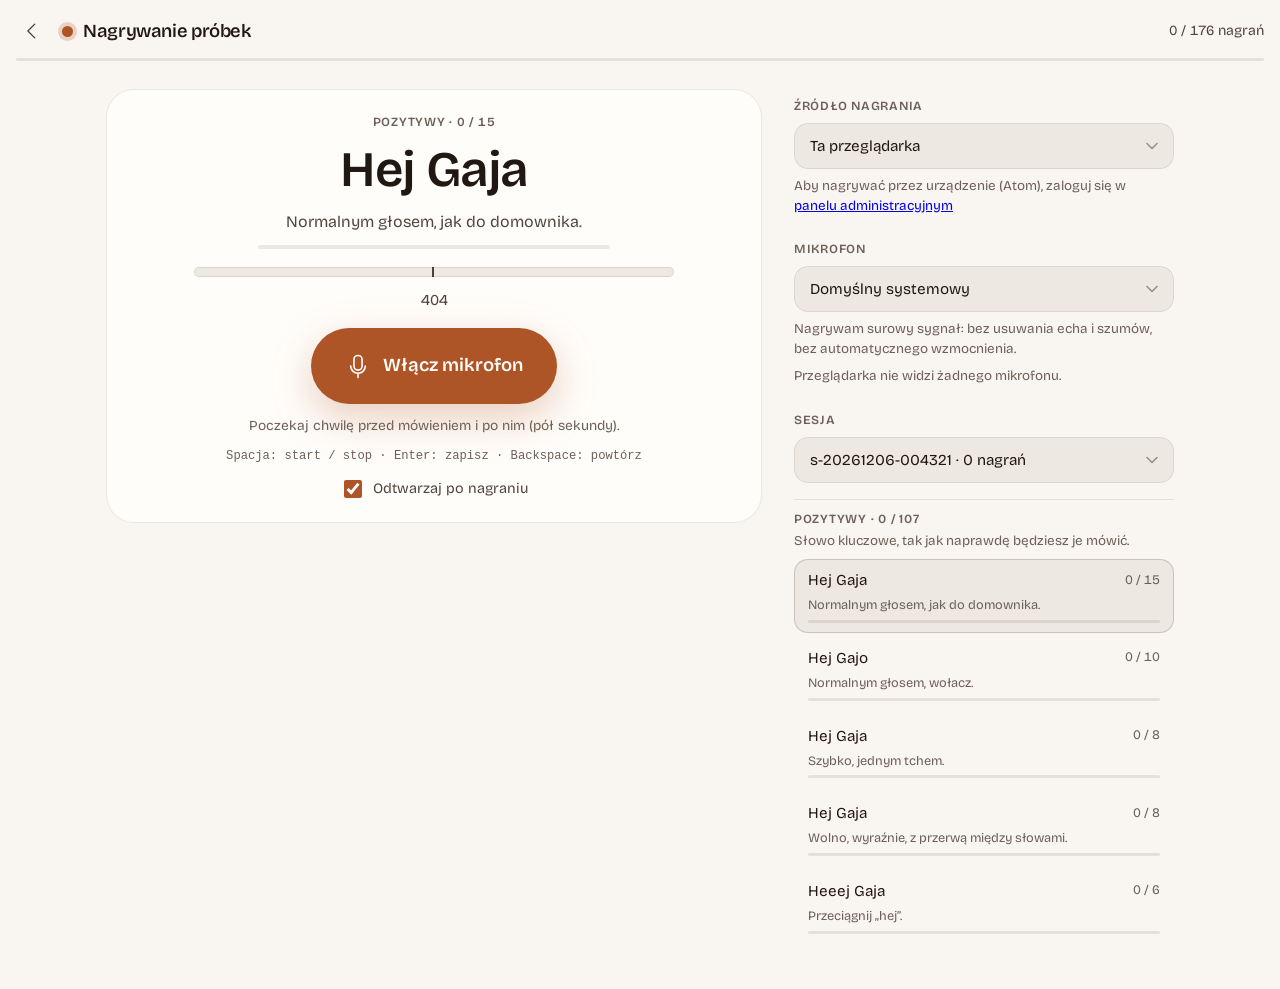
==== commit 7a6ce842: "feat(web): record wake-word takes through a device in /record.html 'Źródło nagrania' selector: 'Ta p" ====
--- a/web/record.html
+++ b/web/record.html
@@ -41,6 +41,7 @@
     <canvas class="rec-wave" id="wave" width="640" height="96" hidden></canvas>
 
     <p class="rec-status" id="rec-status" role="status"></p>
+    <p class="rec-devstat" id="rec-devstat" role="status" hidden></p>
     <p class="rec-warn" id="rec-warn" role="alert" hidden></p>
 
     <dl class="rec-run" id="rec-run" hidden>
@@ -86,6 +87,11 @@
 
   <aside class="rec-side">
     <div class="rec-field">
+      <label class="field-label" for="rec-source" data-i18n="rec.source">Źródło nagrania</label>
+      <select id="rec-source" class="select"></select>
+      <p class="field-note" id="rec-source-note"></p>
+    </div>
+    <div class="rec-field" id="rec-mic-field">
       <label class="field-label" for="rec-mic" data-i18n="rec.mic">Mikrofon</label>
       <select id="rec-mic" class="select"></select>
       <p class="field-note" data-i18n="rec.mic_raw"></p>
--- a/web/style.css
+++ b/web/style.css
@@ -1068,6 +1068,10 @@
 .rec-wave { width: min(30rem, 100%); height: 72px; color: var(--accent); border-radius: 14px; background: var(--bg-sunk); box-shadow: inset 0 0 0 1px var(--line); }
 
 .rec-status { min-height: 1.5em; font-size: 0.95rem; color: var(--text-2); font-variant-numeric: tabular-nums; }
+.rec-devstat { font-size: 0.95rem; color: var(--text-2); font-variant-numeric: tabular-nums; }
+.rec-devstat[data-detected='true'] { color: var(--accent); font-weight: 600; }
+.rec-devstat[data-detected='false'] { color: var(--danger); font-weight: 600; }
+.rec-devstat small { color: var(--text-3); font-weight: 400; }
 .rec-warn { padding: 8px 16px; border-radius: 14px; background: color-mix(in oklch, var(--warn) 14%, transparent); box-shadow: inset 0 0 0 1px color-mix(in oklch, var(--warn) 40%, transparent); color: var(--warn); font-size: 0.92rem; font-weight: 500; text-wrap: pretty; }
 .rec-run { display: grid; grid-template-columns: auto auto; gap: 4px 16px; justify-content: center; margin: 0; padding: 10px 18px; border-radius: 14px; background: var(--bg-sunk); box-shadow: inset 0 0 0 1px var(--line); font-size: 0.9rem; font-variant-numeric: tabular-nums; text-align: left; }
 .rec-run dt { color: var(--text-3); }
